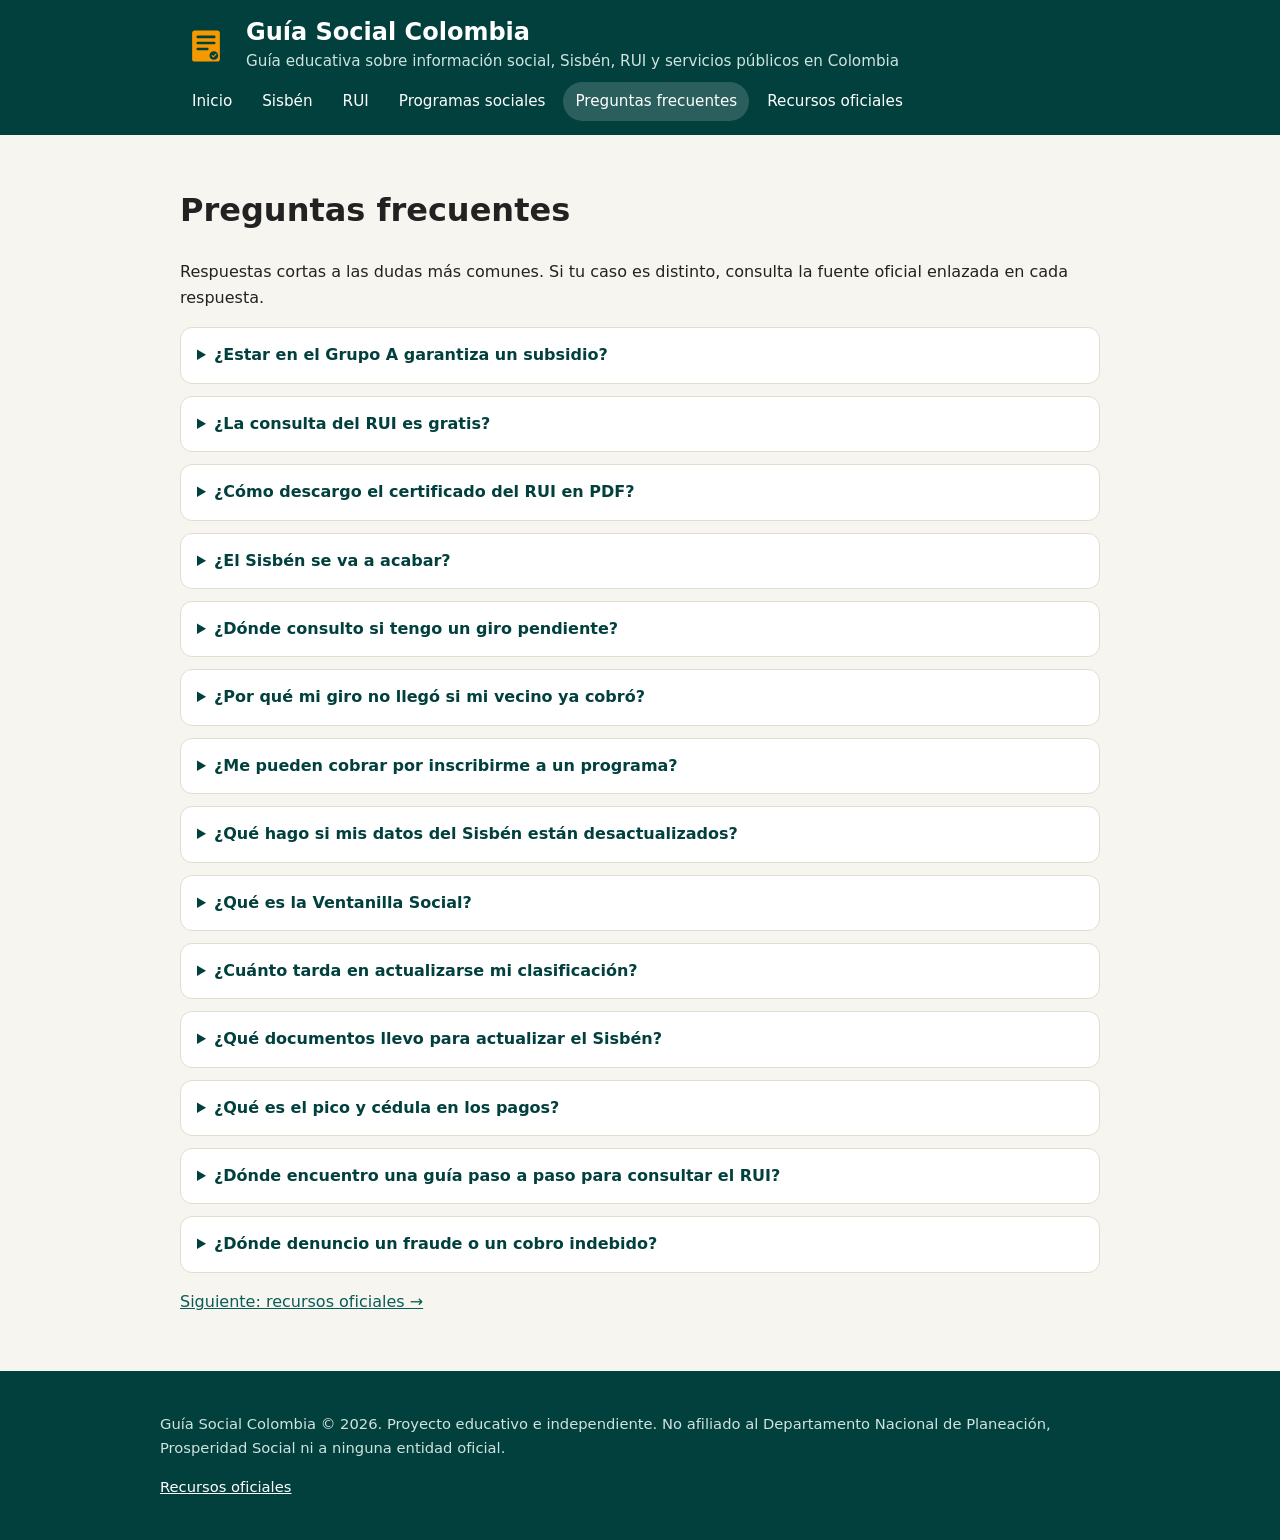
==== pages/preguntas-frecuentes.html @ fde60b39 "Initial site: Guia Social Colombia" ====
<!DOCTYPE html>
<html lang="es">
<head>
<meta charset="UTF-8">
<meta name="viewport" content="width=device-width, initial-scale=1.0">
<title>Preguntas frecuentes: Sisbén, RUI y programas sociales</title>
<meta name="description" content="Respuestas claras a las preguntas más comunes sobre el Sisbén, el RUI, los programas sociales y los pagos en Colombia.">
<link rel="stylesheet" href="../style.css">
</head>
<body>
<header class="site">
  <div class="topbar">
    <img src="../images/logo.svg" alt="Logo Guía Social Colombia">
    <div>
      <div class="name">Guía Social Colombia</div>
      <div class="tag">Guía educativa sobre información social, Sisbén, RUI y servicios públicos en Colombia</div>
    </div>
  </div>
  <nav class="main">
    <a href="../index.html">Inicio</a>
    <a href="sisben.html">Sisbén</a>
    <a href="rui.html">RUI</a>
    <a href="programas-sociales.html">Programas sociales</a>
    <a href="preguntas-frecuentes.html">Preguntas frecuentes</a>
    <a href="recursos-oficiales.html">Recursos oficiales</a>
  </nav>
</header>

<main>
  <h1>Preguntas frecuentes</h1>
  <p>Respuestas cortas a las dudas más comunes. Si tu caso es distinto, consulta la fuente oficial enlazada en cada respuesta.</p>

  <details>
    <summary>¿Estar en el Grupo A garantiza un subsidio?</summary>
    <p>No. Tu grupo Sisbén es solo una parte. Cada programa tiene sus propias reglas y requisitos, y la aprobación depende de cada entidad.</p>
  </details>
  <details>
    <summary>¿La consulta del RUI es gratis?</summary>
    <p>Sí. Se hace en la Ventanilla Social del DNP, sin registro y sin pago. Si una página te cobra, no es la oficial.</p>
  </details>
  <details>
    <summary>¿Cómo descargo el certificado del RUI en PDF?</summary>
    <p>Después de consultar, usa el botón de imprimir reporte y elige guardar como PDF en el diálogo de tu navegador.</p>
  </details>
  <details>
    <summary>¿El Sisbén se va a acabar?</summary>
    <p>No. La transición al RUI se amplió hasta el 31 de diciembre de 2027 por el Decreto 1621 del 28 de octubre de 2026, y el Sisbén sigue vigente como instrumento de clasificación.</p>
  </details>
  <details>
    <summary>¿Dónde consulto si tengo un giro pendiente?</summary>
    <p>En los canales oficiales de Prosperidad Social y en el punto de pago autorizado (SuperGiros o SuRed). No consultes en enlaces que te lleguen por mensajes.</p>
  </details>
  <details>
    <summary>¿Por qué mi giro no llegó si mi vecino ya cobró?</summary>
    <p>Los pagos se programan por ciclos y por cédula, y los cronogramas varían por departamento y por punto de pago. Consulta tu estado en el canal oficial antes de ir al punto de pago.</p>
  </details>
  <details>
    <summary>¿Me pueden cobrar por inscribirme a un programa?</summary>
    <p>No. Los trámites de los programas sociales son gratuitos. Si alguien te pide dinero por inscribirte o por agilizar un pago, es fraude.</p>
  </details>
  <details>
    <summary>¿Qué hago si mis datos del Sisbén están desactualizados?</summary>
    <p>Pide una actualización o una nueva encuesta en la oficina del Sisbén de tu municipio, con los documentos que respalden el cambio. Guarda el comprobante de la solicitud.</p>
  </details>
  <details>
    <summary>¿Qué es la Ventanilla Social?</summary>
    <p>Es el canal del DNP para consultar el RUI. Sirve solo para consultar: no asigna ni quita beneficios.</p>
  </details>
  <details>
    <summary>¿Cuánto tarda en actualizarse mi clasificación?</summary>
    <p>Como máximo seis días hábiles después de que la información se recibe y se valida, según lo informado por el DNP.</p>
  </details>
  <details>
    <summary>¿Qué documentos llevo para actualizar el Sisbén?</summary>
    <p>El documento de identidad de cada integrante del hogar y, si los tienes, los recibos de servicios públicos y los soportes de ingresos o de estudio.</p>
  </details>
  <details>
    <summary>¿Qué es el pico y cédula en los pagos?</summary>
    <p>Es el orden de pago por el último dígito de la cédula. Cada departamento publica su propio cronograma, así que consulta el de tu departamento antes de ir al punto de pago.</p>
  </details>
  <details>
    <summary>¿Dónde encuentro una guía paso a paso para consultar el RUI?</summary>
    <p>En esta misma guía, en la página del RUI, y en la guía informativa independiente <a href="https://consultarui.com.co/" target="_blank" rel="noopener">consultarui.com.co</a>.</p>
  </details>
  <details>
    <summary>¿Dónde denuncio un fraude o un cobro indebido?</summary>
    <p>En los canales oficiales de Prosperidad Social y del DNP, y en la Fiscalía si te pidieron dinero o datos personales.</p>
  </details>

  <p><a href="recursos-oficiales.html">Siguiente: recursos oficiales &rarr;</a></p>
</main>

<footer class="site">
  <div class="inner">
    <p>Guía Social Colombia &copy; <span id="year">2026</span>. Proyecto educativo e independiente. No afiliado al Departamento Nacional de Planeación, Prosperidad Social ni a ninguna entidad oficial.</p>
    <p><a href="recursos-oficiales.html">Recursos oficiales</a></p>
  </div>
</footer>
<script src="../script.js"></script>
</body>
</html>
---- style.css ----
:root {
  --teal: #02403e;
  --teal-light: #0a5c57;
  --yellow: #f59901;
  --yellow-soft: #fdf3dd;
  --bg: #f7f5f0;
  --card: #ffffff;
  --text: #222222;
  --muted: #5c665f;
  --line: #e3ddd0;
  --radius: 12px;
}

* { box-sizing: border-box; }

body {
  margin: 0;
  font-family: system-ui, -apple-system, "Segoe UI", Roboto, Arial, sans-serif;
  background: var(--bg);
  color: var(--text);
  line-height: 1.65;
}

a { color: var(--teal-light); }

header.site {
  background: var(--teal);
  color: #fff;
  padding: 0;
}

.topbar {
  max-width: 960px;
  margin: 0 auto;
  padding: 18px 20px 8px;
  display: flex;
  align-items: center;
  gap: 14px;
}

.topbar img { width: 52px; height: 52px; }

.topbar .name { font-size: 1.5rem; font-weight: 800; line-height: 1.2; }
.topbar .tag { font-size: 0.95rem; color: #cfe3df; margin-top: 2px; }

nav.main {
  max-width: 960px;
  margin: 0 auto;
  padding: 0 20px 14px;
  display: flex;
  flex-wrap: wrap;
  gap: 6px;
}

nav.main a {
  color: #fff;
  text-decoration: none;
  padding: 7px 12px;
  border-radius: 999px;
  font-size: 0.95rem;
}

nav.main a:hover, nav.main a.active { background: rgba(255, 255, 255, 0.16); }

.hero {
  background: var(--yellow);
  color: #1d1d1d;
}

.hero-inner {
  max-width: 960px;
  margin: 0 auto;
  padding: 34px 20px;
}

.hero h1 { margin: 0 0 8px; font-size: 2rem; line-height: 1.25; }
.hero p { margin: 0; font-size: 1.08rem; max-width: 640px; }

main { max-width: 960px; margin: 0 auto; padding: 28px 20px 40px; }

h2 { color: var(--teal); margin-top: 34px; }
h3 { color: var(--teal); margin-top: 26px; }

.cards {
  display: grid;
  grid-template-columns: repeat(auto-fit, minmax(240px, 1fr));
  gap: 16px;
  margin-top: 20px;
}

.card {
  background: var(--card);
  border: 1px solid var(--line);
  border-radius: var(--radius);
  padding: 20px;
}

.card h3 { margin-top: 0; }
.card p { margin-bottom: 12px; color: var(--muted); }
.card a { font-weight: 700; text-decoration: none; }

.note {
  background: var(--yellow-soft);
  border-left: 4px solid var(--yellow);
  border-radius: 8px;
  padding: 14px 16px;
  margin: 20px 0;
}

.warn {
  background: #fdf0e8;
  border-left: 4px solid #c0392b;
  border-radius: 8px;
  padding: 14px 16px;
  margin: 20px 0;
}

table {
  width: 100%;
  border-collapse: collapse;
  margin: 16px 0;
  background: var(--card);
}

th, td {
  border: 1px solid var(--line);
  padding: 10px 12px;
  text-align: left;
  vertical-align: top;
}

th { background: var(--teal); color: #fff; }

ul, ol { padding-left: 22px; }
li { margin-bottom: 6px; }

details {
  background: var(--card);
  border: 1px solid var(--line);
  border-radius: var(--radius);
  padding: 14px 16px;
  margin-bottom: 12px;
}

details summary {
  font-weight: 700;
  color: var(--teal);
  cursor: pointer;
}

footer.site {
  background: var(--teal);
  color: #cfe3df;
  padding: 26px 20px;
  font-size: 0.92rem;
}

footer.site .inner { max-width: 960px; margin: 0 auto; }
footer.site a { color: #fff; }

.steps li { margin-bottom: 10px; }

@media (max-width: 600px) {
  .hero h1 { font-size: 1.55rem; }
  .topbar .name { font-size: 1.25rem; }
}
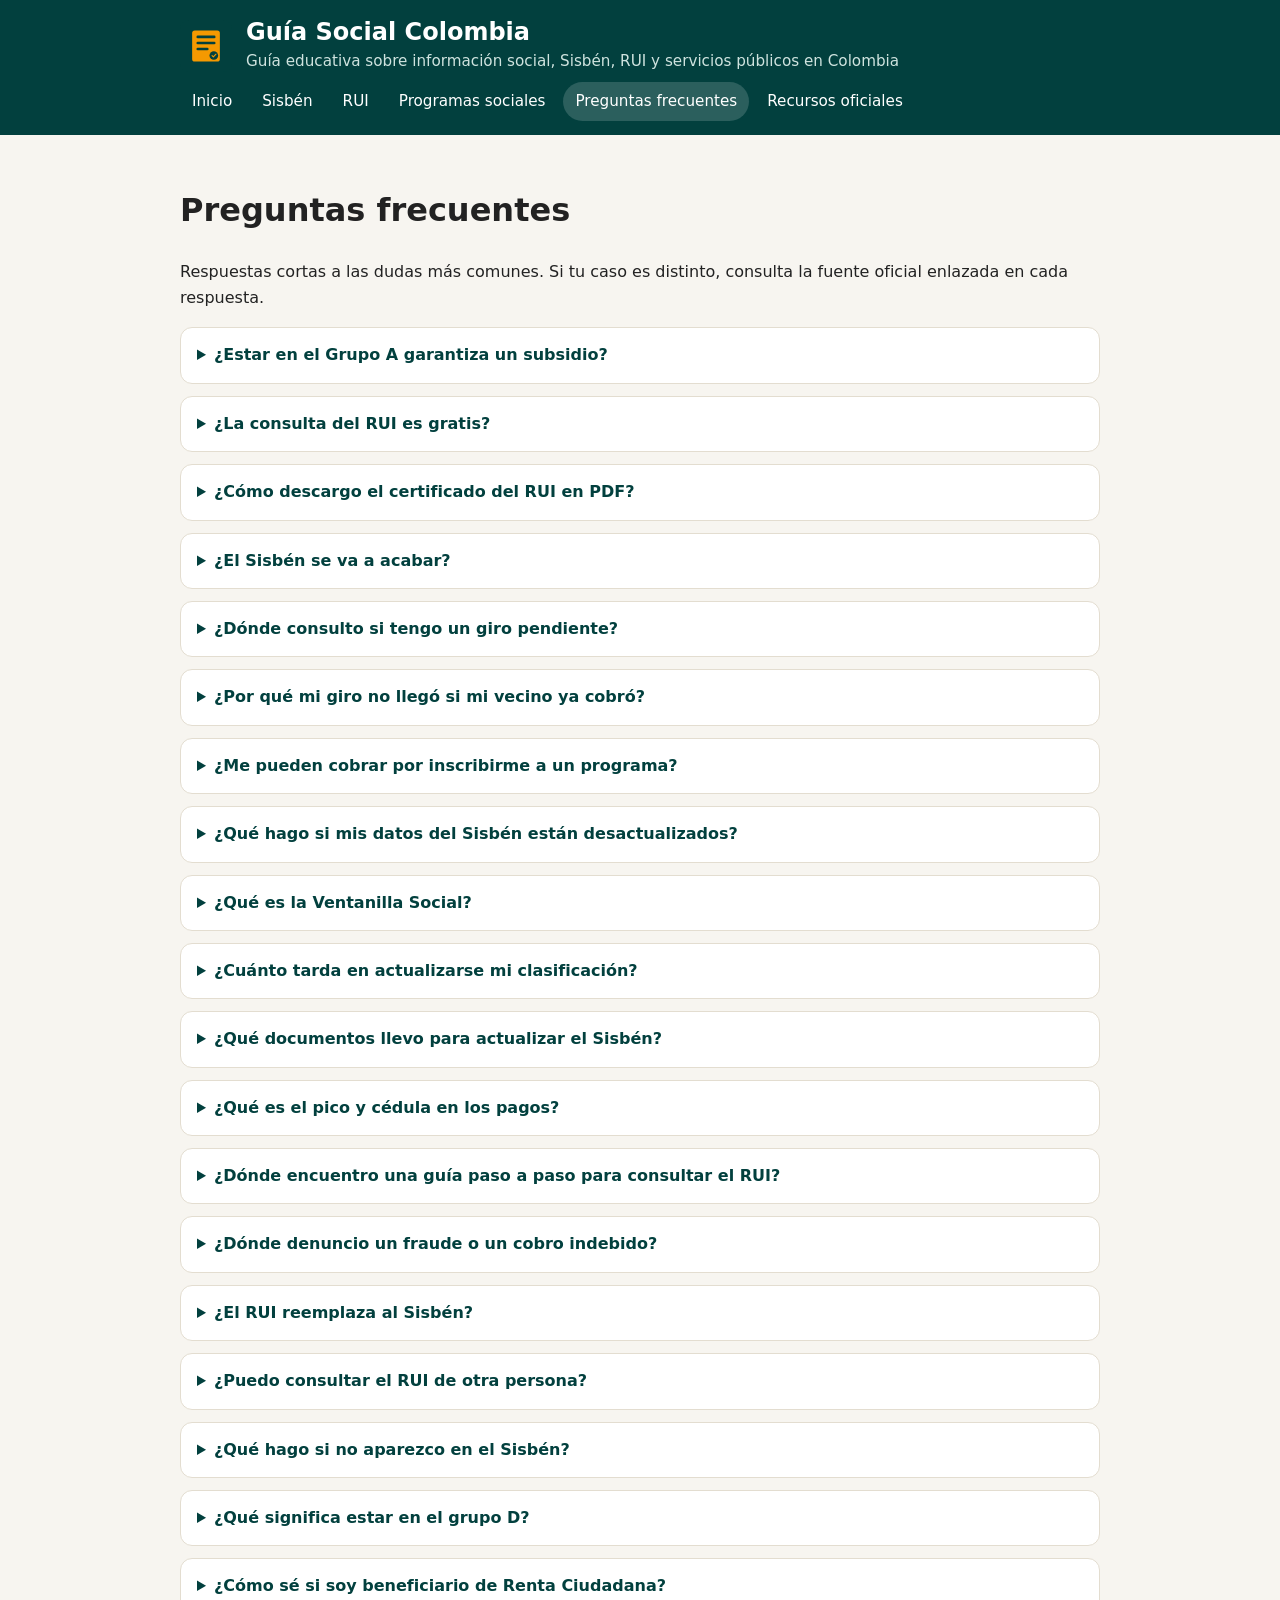
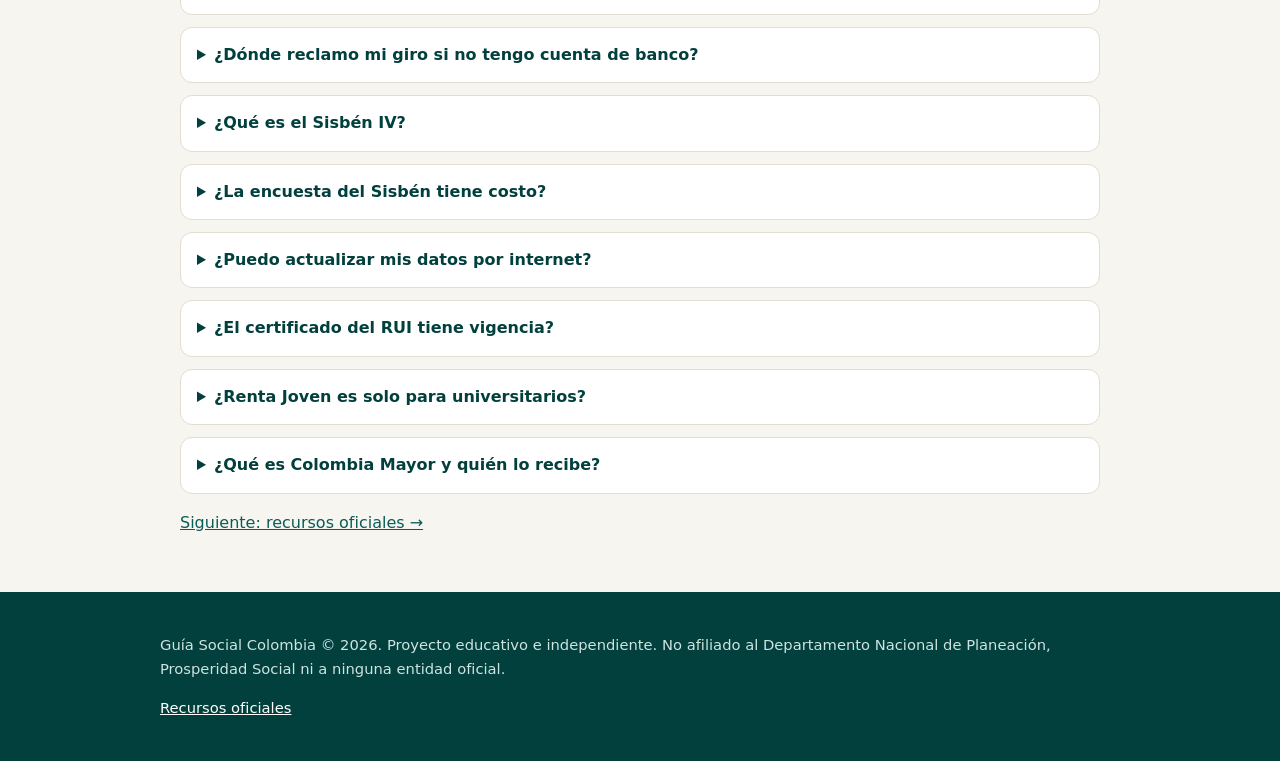
==== commit a63b00a8: "Expand content: full guides with verified details" ====
--- a/pages/preguntas-frecuentes.html
+++ b/pages/preguntas-frecuentes.html
@@ -86,6 +86,54 @@
     <summary>¿Dónde denuncio un fraude o un cobro indebido?</summary>
     <p>En los canales oficiales de Prosperidad Social y del DNP, y en la Fiscalía si te pidieron dinero o datos personales.</p>
   </details>
+  <details>
+    <summary>¿El RUI reemplaza al Sisbén?</summary>
+    <p>No de forma simple. El Sisbén sigue siendo el instrumento de clasificación de los hogares, y el RUI es el registro que reúne y ordena esa información junto con datos de otras fuentes oficiales. La transición se amplió hasta el 31 de diciembre de 2027.</p>
+  </details>
+  <details>
+    <summary>¿Puedo consultar el RUI de otra persona?</summary>
+    <p>La consulta pide el número de documento. Consulta solo tu información o la de tu hogar, y no compartas documentos con desconocidos.</p>
+  </details>
+  <details>
+    <summary>¿Qué hago si no aparezco en el Sisbén?</summary>
+    <p>Si no apareces, es posible que tu hogar no tenga encuesta del Sisbén o que tus datos no estén actualizados. Pide la encuesta o la actualización en la oficina del Sisbén de tu municipio, con tus documentos.</p>
+  </details>
+  <details>
+    <summary>¿Qué significa estar en el grupo D?</summary>
+    <p>Significa que tu hogar está clasificado como ni en pobreza ni en vulnerabilidad. Por lo general, los programas focalizados no van dirigidos a este grupo, pero sigues teniendo acceso a los servicios universales, como la salud y la educación pública.</p>
+  </details>
+  <details>
+    <summary>¿Cómo sé si soy beneficiario de Renta Ciudadana?</summary>
+    <p>Consulta en los canales oficiales de Prosperidad Social. La clasificación del Sisbén es solo el primer paso: cada programa tiene sus propias reglas y publica sus listados por ciclos.</p>
+  </details>
+  <details>
+    <summary>¿Dónde reclamo mi giro si no tengo cuenta de banco?</summary>
+    <p>En el punto de pago autorizado de tu municipio, SuperGiros o SuRed, con tu documento de identidad original y en tu día de pico y cédula. Algunos giros también se pagan por banco o billetera.</p>
+  </details>
+  <details>
+    <summary>¿Qué es el Sisbén IV?</summary>
+    <p>Es la versión actual del sistema, que clasifica a los hogares en cuatro grupos y 51 niveles, del A1 al D21. Antes, el sistema usaba un puntaje de 0 a 100.</p>
+  </details>
+  <details>
+    <summary>¿La encuesta del Sisbén tiene costo?</summary>
+    <p>No. La encuesta es gratuita y nadie debe cobrarte por hacerla. Si alguien te pide dinero por la encuesta, por la actualización o por agilizar el resultado, es fraude.</p>
+  </details>
+  <details>
+    <summary>¿Puedo actualizar mis datos por internet?</summary>
+    <p>La consulta se hace en línea por la Ventanilla Social, pero la actualización de datos y la nueva encuesta se piden en la oficina del Sisbén de tu municipio.</p>
+  </details>
+  <details>
+    <summary>¿El certificado del RUI tiene vigencia?</summary>
+    <p>El certificado muestra tu clasificación en la fecha de la consulta. Como la información se actualiza, lo mejor es consultar de nuevo cuando una entidad te pida un certificado reciente.</p>
+  </details>
+  <details>
+    <summary>¿Renta Joven es solo para universitarios?</summary>
+    <p>No. También incluye a los aprendices del SENA en formación. Los giros de permanencia y de excelencia se programan por ciclos y las fechas se publican en los canales oficiales de Prosperidad Social.</p>
+  </details>
+  <details>
+    <summary>¿Qué es Colombia Mayor y quién lo recibe?</summary>
+    <p>Es un apoyo económico para personas adultas mayores que no tienen pensión o que tienen ingresos insuficientes. Lo maneja Prosperidad Social y los pagos se hacen por SuperGiros y SuRed, y por banco o billetera en algunos casos.</p>
+  </details>
 
   <p><a href="recursos-oficiales.html">Siguiente: recursos oficiales &rarr;</a></p>
 </main>
